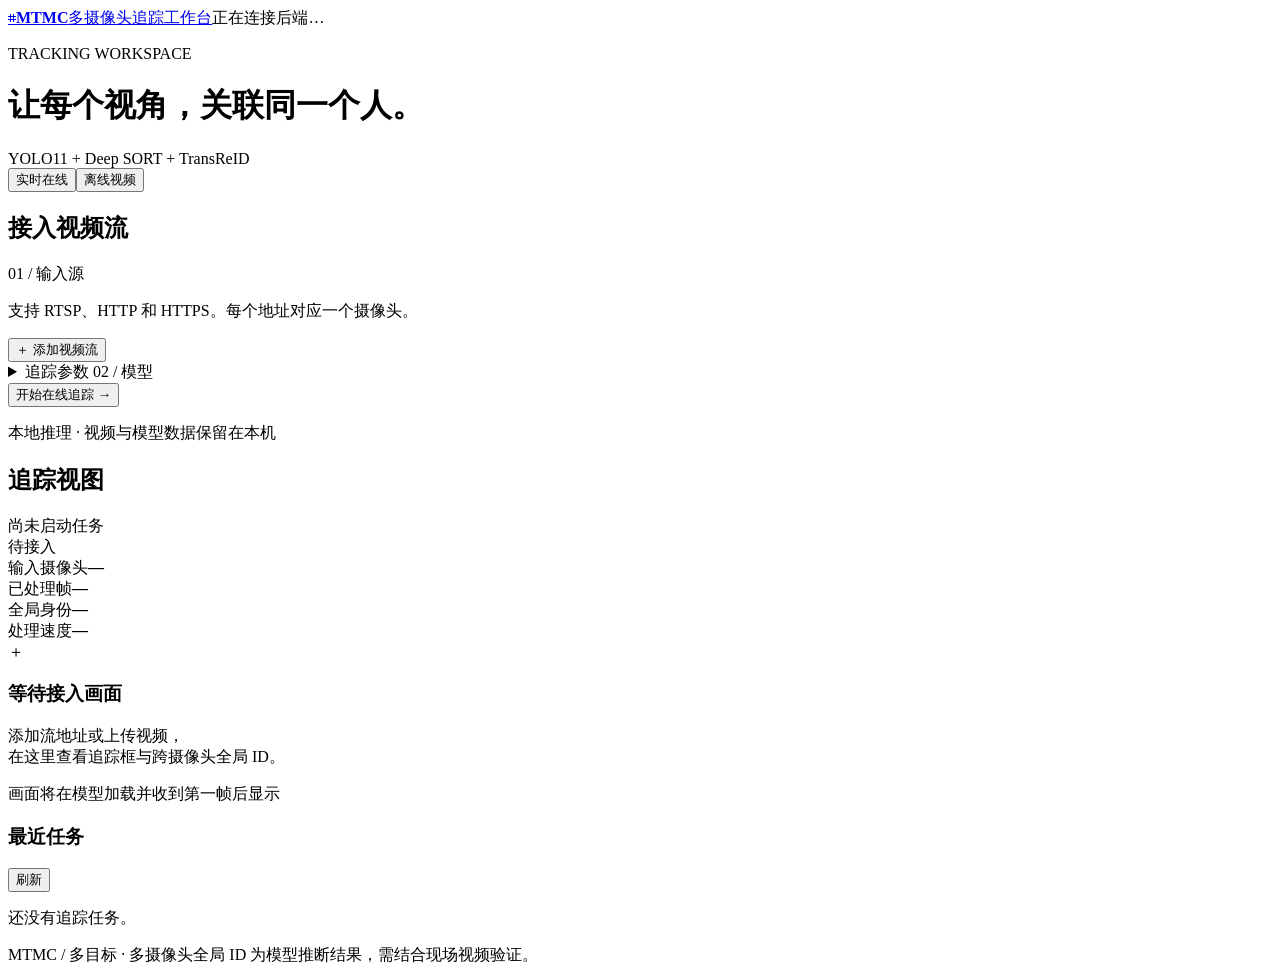
==== web/static/index.html @ a0816054 "feat: 导入多摄像头追踪项目与 Web 工作台" ====
<!doctype html>
<html lang="zh-CN">
<head>
  <meta charset="UTF-8"><meta name="viewport" content="width=device-width,initial-scale=1">
  <title>MTMC · 多摄像头追踪工作台</title>
  <meta name="description" content="实时多路视频流追踪与离线视频跨摄像头身份关联。">
  <link rel="icon" type="image/svg+xml" href="data:image/svg+xml,%3Csvg xmlns='http://www.w3.org/2000/svg' viewBox='0 0 32 32'%3E%3Crect width='32' height='32' rx='7' fill='%230d1829'/%3E%3Cpath d='M6 13V6h7M19 6h7v7M26 19v7h-7M13 26H6v-7' fill='none' stroke='%2361dacb' stroke-width='3'/%3E%3C/svg%3E">
  <link rel="stylesheet" href="/static/style.css"><script src="/static/media.js" defer></script><script src="/static/app.js" defer></script>
</head>
<body>
<header class="topbar"><a class="brand" href="/" aria-label="MTMC 首页"><span class="brand-icon">⌗</span><strong>MTMC</strong><span class="brand-sub">多摄像头追踪工作台</span></a><span id="health" class="connection">正在连接后端…</span></header>
<main>
  <div class="page-heading"><div><p class="eyebrow">TRACKING WORKSPACE</p><h1>让每个视角，关联同一个人。</h1></div><span class="model-tag">YOLO11 + Deep SORT + TransReID</span></div>
  <div class="workspace">
    <aside class="configuration">
      <div class="tabs" role="tablist" aria-label="追踪模式"><button id="online-tab" role="tab" aria-selected="true" aria-controls="online-panel">实时在线</button><button id="offline-tab" role="tab" aria-selected="false" aria-controls="offline-panel">离线视频</button></div>
      <form id="job-form">
        <div class="form-heading"><h2 id="source-title">接入视频流</h2><span class="step">01 / 输入源</span></div>
        <section id="online-panel" role="tabpanel" aria-labelledby="online-tab"><p class="muted">支持 RTSP、HTTP 和 HTTPS。每个地址对应一个摄像头。</p><div id="streams"></div><button id="add-stream" class="secondary full" type="button">＋ 添加视频流</button></section>
        <section id="offline-panel" role="tabpanel" aria-labelledby="offline-tab" hidden><p class="muted">一次选择多个视频，也可继续添加。每个文件视为一个摄像头。</p><label class="upload-zone" id="dropzone"><span class="upload-symbol">↥</span><strong>选择或拖入视频文件</strong><span>MP4 · AVI · MOV · MKV · WEBM · M4V</span><input id="files" type="file" accept=".mp4,.avi,.mov,.mkv,.webm,.m4v" multiple></label><div id="file-list"></div></section>
        <details class="parameters"><summary>追踪参数 <span>02 / 模型</span></summary><div class="field"><label for="confidence">检测置信度</label><input id="confidence" type="number" min="0.05" max="1" step="0.05" value="0.35"></div><div class="field"><label for="threshold">跨镜匹配阈值</label><input id="threshold" type="number" min="0.01" max="1" step="0.01" value="0.3"></div><p class="muted">余弦距离阈值越小，身份合并越保守。</p><div class="field"><label for="batch-size">特征提取批大小</label><select id="batch-size"><option>1</option><option>2</option><option selected>4</option><option>8</option><option>16</option></select></div><div class="field"><label for="min-frames">离线身份融合最少特征帧</label><input id="min-frames" type="number" min="1" max="64" value="10"></div></details>
        <div id="form-error" class="error" role="alert" hidden></div><button class="primary full" id="start" type="submit">开始在线追踪 <span>→</span></button><p class="local-note">本地推理 · 视频与模型数据保留在本机</p>
      </form>
    </aside>
    <section class="results" aria-label="追踪结果">
      <div class="result-toolbar"><div><h2>追踪视图</h2><span class="muted" id="task-label">尚未启动任务</span></div><div class="toolbar-actions"><span id="task-status" class="badge">待接入</span><button id="stop" class="danger" hidden>停止任务</button></div></div>
      <div class="metrics"><div><span>输入摄像头</span><strong id="metric-cameras">—</strong></div><div><span>已处理帧</span><strong id="metric-frames">—</strong></div><div><span>全局身份</span><strong id="metric-identities">—</strong></div><div><span>处理速度</span><strong id="metric-fps">—</strong></div></div>
      <div id="progress-area" hidden><div class="progress-copy"><span id="progress-message">准备中</span><span id="progress-percent"></span></div><progress id="progress" max="100" value="0"></progress></div>
      <div id="task-error" class="error" role="alert" hidden></div>
      <div id="empty-view" class="empty-view"><div class="viewfinder"><span>＋</span></div><h3>等待接入画面</h3><p>添加流地址或上传视频，<br>在这里查看追踪框与跨摄像头全局 ID。</p><span class="empty-foot">画面将在模型加载并收到第一帧后显示</span></div>
      <div id="camera-grid" class="camera-grid"></div>
      <section id="downloads" hidden><div class="section-heading"><h3>结果文件</h3><span class="muted">标注视频与身份映射</span></div><div id="artifact-list"></div></section>
      <section class="history"><div class="section-heading"><h3>最近任务</h3><button id="refresh" class="text-button">刷新</button></div><div id="job-list"><p class="muted">还没有追踪任务。</p></div></section>
    </section>
  </div>
  <footer><span>MTMC / 多目标 · 多摄像头</span><span>全局 ID 为模型推断结果，需结合现场视频验证。</span></footer>
</main>
</body></html>
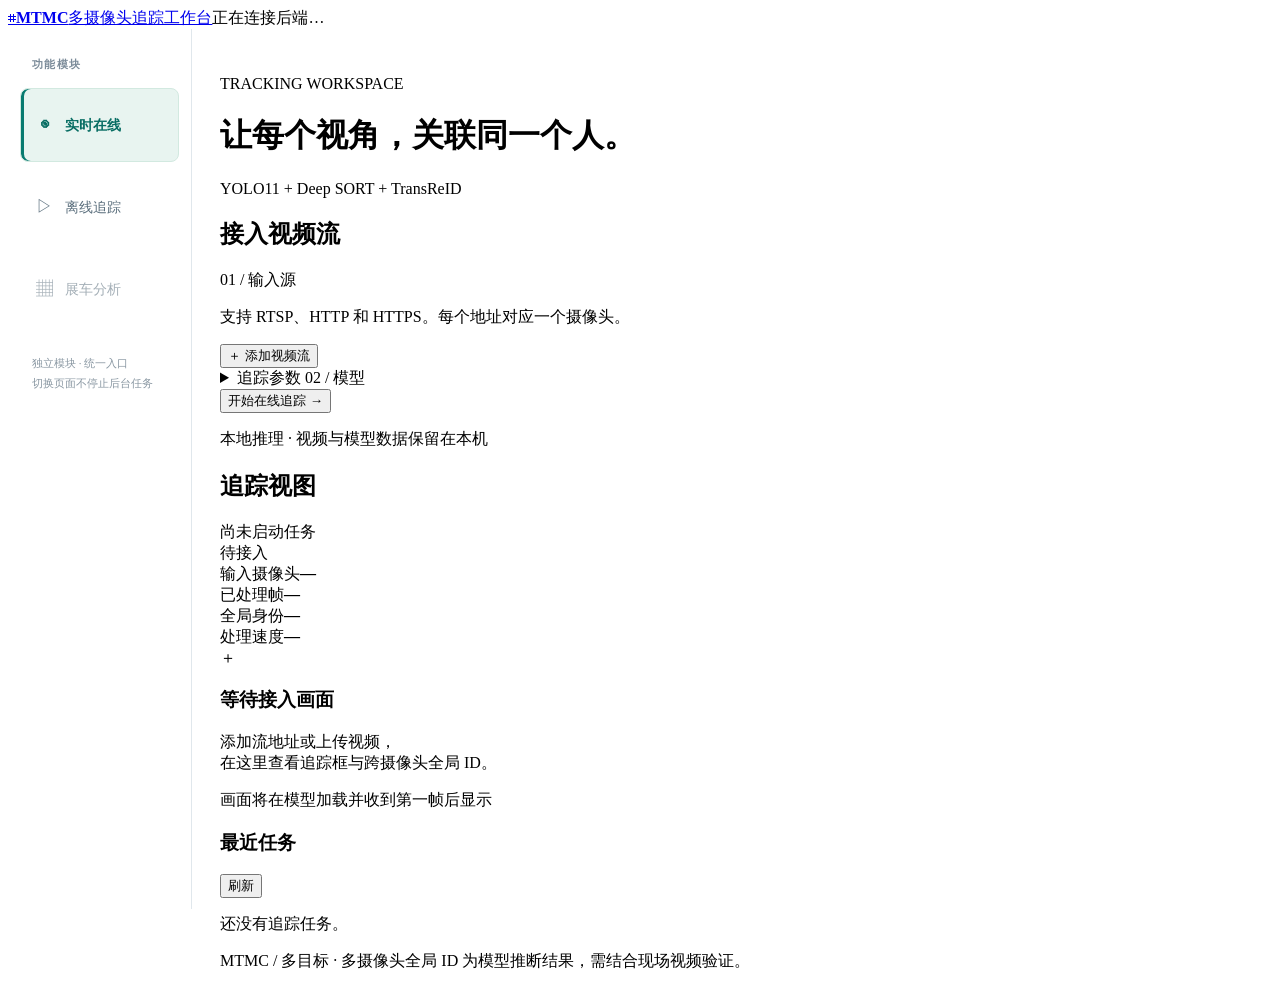
==== commit 718d9352: "feat: 新增独立展车分析模块与追踪事件接口" ====
--- a/web/static/index.html
+++ b/web/static/index.html
@@ -5,20 +5,29 @@
   <title>MTMC · 多摄像头追踪工作台</title>
   <meta name="description" content="实时多路视频流追踪与离线视频跨摄像头身份关联。">
   <link rel="icon" type="image/svg+xml" href="data:image/svg+xml,%3Csvg xmlns='http://www.w3.org/2000/svg' viewBox='0 0 32 32'%3E%3Crect width='32' height='32' rx='7' fill='%230d1829'/%3E%3Cpath d='M6 13V6h7M19 6h7v7M26 19v7h-7M13 26H6v-7' fill='none' stroke='%2361dacb' stroke-width='3'/%3E%3C/svg%3E">
-  <link rel="stylesheet" href="/static/style.css"><script src="/static/media.js" defer></script><script src="/static/app.js" defer></script>
+  <link rel="stylesheet" href="/static/style.css"><link rel="stylesheet" href="/ui/module-nav.css?v=1"><script src="/static/media.js" defer></script><script src="/static/app.js?v=module-nav-1" defer></script>
 </head>
 <body>
 <header class="topbar"><a class="brand" href="/" aria-label="MTMC 首页"><span class="brand-icon">⌗</span><strong>MTMC</strong><span class="brand-sub">多摄像头追踪工作台</span></a><span id="health" class="connection">正在连接后端…</span></header>
+<div class="app-shell">
+<aside class="module-sidebar">
+  <p class="module-heading">功能模块</p>
+  <nav class="module-nav" aria-label="系统模块">
+    <a id="online-tab" href="/?mode=online" aria-current="page"><span class="module-icon" aria-hidden="true">◉</span>实时在线</a>
+    <a id="offline-tab" href="/?mode=offline"><span class="module-icon" aria-hidden="true">▷</span>离线追踪</a>
+    <a id="showroom-link" aria-disabled="true" tabindex="0" title="请通过 --showroom-url 配置展车服务入口"><span class="module-icon" aria-hidden="true">▦</span>展车分析</a>
+  </nav>
+  <p class="module-note">独立模块 · 统一入口<br>切换页面不停止后台任务</p>
+</aside>
 <main>
   <div class="page-heading"><div><p class="eyebrow">TRACKING WORKSPACE</p><h1>让每个视角，关联同一个人。</h1></div><span class="model-tag">YOLO11 + Deep SORT + TransReID</span></div>
   <div class="workspace">
     <aside class="configuration">
-      <div class="tabs" role="tablist" aria-label="追踪模式"><button id="online-tab" role="tab" aria-selected="true" aria-controls="online-panel">实时在线</button><button id="offline-tab" role="tab" aria-selected="false" aria-controls="offline-panel">离线视频</button></div>
       <form id="job-form">
         <div class="form-heading"><h2 id="source-title">接入视频流</h2><span class="step">01 / 输入源</span></div>
-        <section id="online-panel" role="tabpanel" aria-labelledby="online-tab"><p class="muted">支持 RTSP、HTTP 和 HTTPS。每个地址对应一个摄像头。</p><div id="streams"></div><button id="add-stream" class="secondary full" type="button">＋ 添加视频流</button></section>
-        <section id="offline-panel" role="tabpanel" aria-labelledby="offline-tab" hidden><p class="muted">一次选择多个视频，也可继续添加。每个文件视为一个摄像头。</p><label class="upload-zone" id="dropzone"><span class="upload-symbol">↥</span><strong>选择或拖入视频文件</strong><span>MP4 · AVI · MOV · MKV · WEBM · M4V</span><input id="files" type="file" accept=".mp4,.avi,.mov,.mkv,.webm,.m4v" multiple></label><div id="file-list"></div></section>
-        <details class="parameters"><summary>追踪参数 <span>02 / 模型</span></summary><div class="field"><label for="confidence">检测置信度</label><input id="confidence" type="number" min="0.05" max="1" step="0.05" value="0.35"></div><div class="field"><label for="threshold">跨镜匹配阈值</label><input id="threshold" type="number" min="0.01" max="1" step="0.01" value="0.3"></div><p class="muted">余弦距离阈值越小，身份合并越保守。</p><div class="field"><label for="batch-size">特征提取批大小</label><select id="batch-size"><option>1</option><option>2</option><option selected>4</option><option>8</option><option>16</option></select></div><div class="field"><label for="min-frames">离线身份融合最少特征帧</label><input id="min-frames" type="number" min="1" max="64" value="10"></div></details>
+        <section id="online-panel" aria-labelledby="online-tab"><p class="muted">支持 RTSP、HTTP 和 HTTPS。每个地址对应一个摄像头。</p><div id="streams"></div><button id="add-stream" class="secondary full" type="button">＋ 添加视频流</button></section>
+        <section id="offline-panel" aria-labelledby="offline-tab" hidden><p class="muted">一次选择多个视频，也可继续添加。每个文件视为一个摄像头。</p><label class="upload-zone" id="dropzone"><span class="upload-symbol">↥</span><strong>选择或拖入视频文件</strong><span>MP4 · AVI · MOV · MKV · WEBM · M4V</span><input id="files" type="file" accept=".mp4,.avi,.mov,.mkv,.webm,.m4v" multiple></label><div id="file-list"></div></section>
+        <details class="parameters"><summary>追踪参数 <span>02 / 模型</span></summary><div class="field"><label for="confidence">检测置信度</label><input id="confidence" type="number" min="0.05" max="1" step="0.05" value="0.35"></div><div class="field"><label for="threshold">跨镜匹配阈值</label><input id="threshold" type="number" min="0.01" max="1" step="0.01" value="0.3"></div><p class="muted">余弦距离阈值越小，身份合并越保守。</p><div class="field"><label for="batch-size">特征提取批大小</label><select id="batch-size"><option>1</option><option>2</option><option selected>4</option><option>8</option><option>16</option></select></div><div class="field"><label for="min-frames">离线身份融合最少特征帧</label><input id="min-frames" type="number" min="1" max="64" value="10"></div><div id="offline-concurrency" hidden><div class="field"><label for="offline-workers">离线并行路数</label><select id="offline-workers"><option value="1">1 路（低内存）</option><option value="2" selected>2 路（默认）</option><option value="3">3 路</option><option value="4">4 路</option></select></div><p class="muted">每路使用独立模型；超出路数的文件排队。并行路数越高，内存和显存占用越高。</p></div></details>
         <div id="form-error" class="error" role="alert" hidden></div><button class="primary full" id="start" type="submit">开始在线追踪 <span>→</span></button><p class="local-note">本地推理 · 视频与模型数据保留在本机</p>
       </form>
     </aside>
@@ -35,4 +44,5 @@
   </div>
   <footer><span>MTMC / 多目标 · 多摄像头</span><span>全局 ID 为模型推断结果，需结合现场视频验证。</span></footer>
 </main>
+</div>
 </body></html>
--- a/ui/module-nav.css
+++ b/ui/module-nav.css
@@ -0,0 +1,85 @@
+/* Shared presentation only: tracking and showroom keep separate services/state. */
+.app-shell {
+  display: grid;
+  grid-template-columns: 184px minmax(0, 1fr);
+  min-height: calc(100vh - 76px);
+}
+.app-shell > main {
+  width: 100%;
+  min-width: 0;
+  margin: 0 auto;
+  padding: 30px 28px 20px;
+}
+.module-sidebar {
+  position: sticky;
+  top: 0;
+  align-self: start;
+  min-height: calc(100vh - 76px);
+  padding: 28px 12px;
+  background: #fff;
+  border-right: 1px solid #e0e7ec;
+}
+.module-heading {
+  margin: 0 12px 16px;
+  color: #7b8b99;
+  font-size: 11px;
+  font-weight: 600;
+  letter-spacing: .12em;
+}
+.module-nav {
+  display: flex;
+  flex-direction: column;
+  gap: 8px;
+}
+.module-nav a {
+  display: flex;
+  align-items: center;
+  gap: 12px;
+  min-height: 48px;
+  padding: 12px 14px;
+  border: 1px solid transparent;
+  border-radius: 8px;
+  color: #5b6f7d;
+  text-decoration: none;
+  font-size: 14px;
+  line-height: 1.5;
+  white-space: nowrap;
+}
+.module-nav a:hover { background: #f2f6f7; }
+.module-nav a[aria-current="page"] {
+  color: #076d63;
+  background: #e8f4f0;
+  border-color: #d2e9e0;
+  box-shadow: inset 3px 0 #087b70;
+  font-weight: 650;
+}
+.module-nav a[aria-disabled="true"] { opacity: .55; cursor: not-allowed; }
+.module-nav a:focus-visible { outline: 3px solid #72bfae; outline-offset: 2px; }
+.module-icon { width: 18px; text-align: center; font-size: 17px; }
+.module-note { margin: 28px 12px 0; font-size: 11px; line-height: 1.8; color: #8997a2; }
+.app-shell .workspace { grid-template-columns: 310px minmax(0, 1fr); gap: 20px; }
+@media (max-width: 1200px) {
+  .app-shell > main { padding: 26px 20px; }
+  .app-shell .model-tag { display: none; }
+}
+@media (max-width: 1050px) {
+  .app-shell { grid-template-columns: 156px minmax(0, 1fr); }
+  .module-sidebar { padding: 24px 9px; }
+  .module-nav a { padding: 12px 10px; gap: 9px; }
+  .app-shell .workspace, .app-shell .two-columns { grid-template-columns: minmax(0, 1fr); }
+}
+@media (max-width: 600px) {
+  .app-shell { grid-template-columns: 104px minmax(0, 1fr); }
+  .app-shell > main { padding: 20px 12px; }
+  .module-sidebar { padding: 24px 7px; }
+  .module-heading { margin: 0 7px 14px; font-size: 10px; }
+  .module-nav a { justify-content: center; padding: 12px 5px; font-size: 13px; }
+  .module-icon, .module-note { display: none; }
+  .app-shell .heading, .app-shell .section-title, .app-shell .result-toolbar { flex-wrap: wrap; }
+  .app-shell .storebar label { flex-wrap: wrap; width: 100%; }
+  .app-shell .storebar select { min-width: 0; width: 100%; }
+  .app-shell .metrics { grid-template-columns: repeat(2, minmax(0, 1fr)); }
+  .app-shell .tabs { gap: 14px; flex-wrap: wrap; }
+  .app-shell .panel { padding: 14px; }
+  .app-shell .fields label { min-width: 0; flex-basis: 100%; }
+}
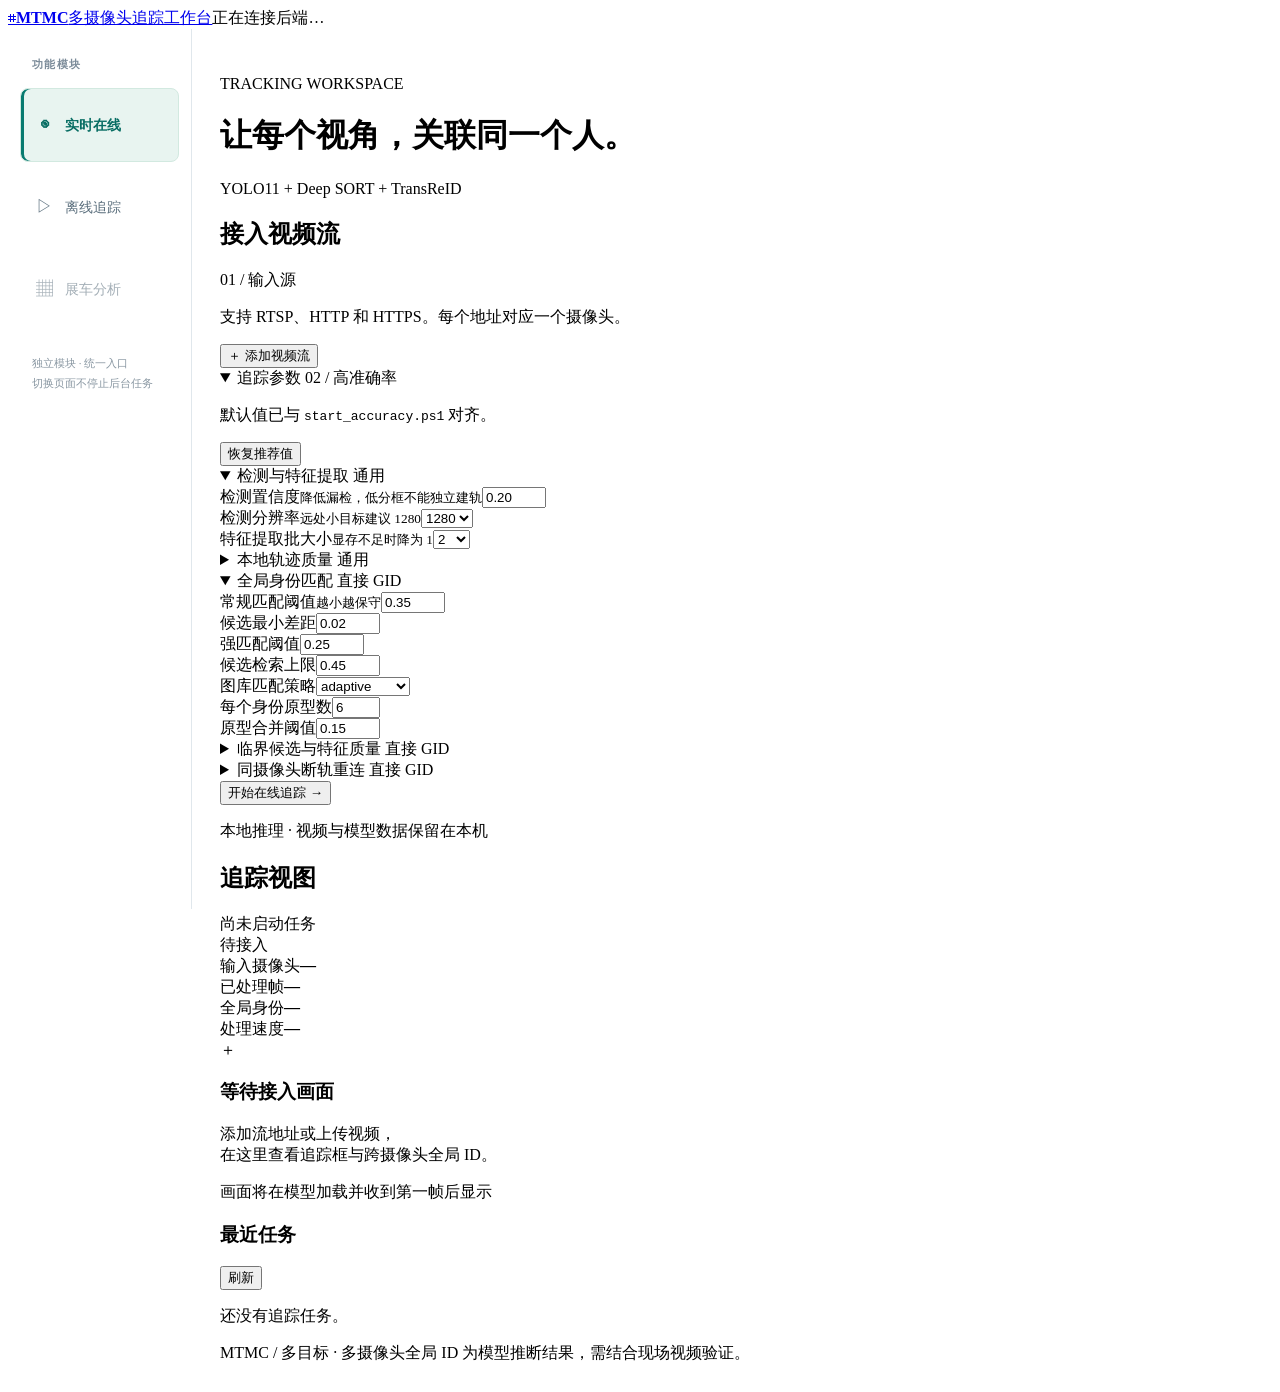
==== commit 2d42da05: "feat: 对齐 Web 与终端高准确率追踪链路 - Web 离线直接 GID 改用与 start_accuracy.ps1 一致的 OpenCV queue=2 和采集时间轴 - 复用完整 Glob" ====
--- a/web/static/index.html
+++ b/web/static/index.html
@@ -5,7 +5,7 @@
   <title>MTMC · 多摄像头追踪工作台</title>
   <meta name="description" content="实时多路视频流追踪与离线视频跨摄像头身份关联。">
   <link rel="icon" type="image/svg+xml" href="data:image/svg+xml,%3Csvg xmlns='http://www.w3.org/2000/svg' viewBox='0 0 32 32'%3E%3Crect width='32' height='32' rx='7' fill='%230d1829'/%3E%3Cpath d='M6 13V6h7M19 6h7v7M26 19v7h-7M13 26H6v-7' fill='none' stroke='%2361dacb' stroke-width='3'/%3E%3C/svg%3E">
-  <link rel="stylesheet" href="/static/style.css"><link rel="stylesheet" href="/ui/module-nav.css?v=1"><script src="/static/media.js" defer></script><script src="/static/app.js?v=module-nav-1" defer></script>
+  <link rel="stylesheet" href="/static/style.css?v=accuracy-5"><link rel="stylesheet" href="/ui/module-nav.css?v=1"><script src="/static/media.js" defer></script><script src="/static/app.js?v=accuracy-5" defer></script>
 </head>
 <body>
 <header class="topbar"><a class="brand" href="/" aria-label="MTMC 首页"><span class="brand-icon">⌗</span><strong>MTMC</strong><span class="brand-sub">多摄像头追踪工作台</span></a><span id="health" class="connection">正在连接后端…</span></header>
@@ -27,7 +27,72 @@
         <div class="form-heading"><h2 id="source-title">接入视频流</h2><span class="step">01 / 输入源</span></div>
         <section id="online-panel" aria-labelledby="online-tab"><p class="muted">支持 RTSP、HTTP 和 HTTPS。每个地址对应一个摄像头。</p><div id="streams"></div><button id="add-stream" class="secondary full" type="button">＋ 添加视频流</button></section>
         <section id="offline-panel" aria-labelledby="offline-tab" hidden><p class="muted">一次选择多个视频，也可继续添加。每个文件视为一个摄像头。</p><label class="upload-zone" id="dropzone"><span class="upload-symbol">↥</span><strong>选择或拖入视频文件</strong><span>MP4 · AVI · MOV · MKV · WEBM · M4V</span><input id="files" type="file" accept=".mp4,.avi,.mov,.mkv,.webm,.m4v" multiple></label><div id="file-list"></div></section>
-        <details class="parameters"><summary>追踪参数 <span>02 / 模型</span></summary><div class="field"><label for="confidence">检测置信度</label><input id="confidence" type="number" min="0.05" max="1" step="0.05" value="0.35"></div><div class="field"><label for="threshold">跨镜匹配阈值</label><input id="threshold" type="number" min="0.01" max="1" step="0.01" value="0.3"></div><p class="muted">余弦距离阈值越小，身份合并越保守。</p><div class="field"><label for="batch-size">特征提取批大小</label><select id="batch-size"><option>1</option><option>2</option><option selected>4</option><option>8</option><option>16</option></select></div><div class="field"><label for="min-frames">离线身份融合最少特征帧</label><input id="min-frames" type="number" min="1" max="64" value="10"></div><div id="offline-concurrency" hidden><div class="field"><label for="offline-workers">离线并行路数</label><select id="offline-workers"><option value="1">1 路（低内存）</option><option value="2" selected>2 路（默认）</option><option value="3">3 路</option><option value="4">4 路</option></select></div><p class="muted">每路使用独立模型；超出路数的文件排队。并行路数越高，内存和显存占用越高。</p></div></details>
+        <details class="parameters" open>
+          <summary>追踪参数 <span>02 / 高准确率</span></summary>
+          <div class="parameter-toolbar"><p>默认值已与 <code>start_accuracy.ps1</code> 对齐。</p><button id="accuracy-preset" class="text-button" type="button">恢复推荐值</button></div>
+
+          <details class="parameter-group" open>
+            <summary>检测与特征提取 <span>通用</span></summary>
+            <div class="field"><label for="confidence">检测置信度<small>降低漏检，低分框不能独立建轨</small></label><input id="confidence" data-option="confidence" type="number" min="0.05" max="1" step="0.05" value="0.20"></div>
+            <div class="field"><label for="detector-imgsz">检测分辨率<small>远处小目标建议 1280</small></label><select id="detector-imgsz" data-option="detector_imgsz" data-type="int"><option>640</option><option>960</option><option selected>1280</option><option>1536</option></select></div>
+            <div class="field"><label for="batch-size">特征提取批大小<small>显存不足时降为 1</small></label><select id="batch-size" data-option="batch_size" data-type="int"><option>1</option><option selected>2</option><option>4</option><option>8</option><option>16</option></select></div>
+          </details>
+
+          <details class="parameter-group">
+            <summary>本地轨迹质量 <span>通用</span></summary>
+            <div class="field"><label for="deep-sort-distance">Deep SORT 外观距离</label><input id="deep-sort-distance" data-option="deep_sort_max_cosine_distance" type="number" min="0.01" max="2" step="0.01" value="0.20"></div>
+            <div class="field"><label for="tracker-max-age">轨迹最大丢失帧数</label><input id="tracker-max-age" data-option="tracker_max_age" data-type="int" type="number" min="1" max="600" step="1" value="30"></div>
+            <div class="field"><label for="nms-overlap">NMS 最大重叠</label><input id="nms-overlap" data-option="nms_max_overlap" type="number" min="0" max="1" step="0.01" value="0.35"></div>
+            <div class="field"><label for="new-track-confidence">新轨迹最低置信度</label><input id="new-track-confidence" data-option="tracker_new_track_min_confidence" type="number" min="0" max="1" step="0.05" value="0.25"></div>
+            <div class="field"><label for="duplicate-containment">重复框包含比例</label><input id="duplicate-containment" data-option="track_duplicate_containment" type="number" min="0" max="1" step="0.01" value="0.85"></div>
+            <div class="field"><label for="duplicate-distance">重复框外观距离</label><input id="duplicate-distance" data-option="track_duplicate_max_cosine_distance" type="number" min="0" max="2" step="0.01" value="0.15"></div>
+          </details>
+
+          <details class="parameter-group" open>
+            <summary>全局身份匹配 <span>直接 GID</span></summary>
+            <div class="field"><label for="threshold">常规匹配阈值<small>越小越保守</small></label><input id="threshold" data-option="reid_threshold" type="number" min="0.01" max="1" step="0.01" value="0.35"></div>
+            <div class="field"><label for="global-margin">候选最小差距</label><input id="global-margin" data-option="global_reid_margin" type="number" min="0" max="1" step="0.01" value="0.02"></div>
+            <div class="field streaming-only"><label for="strong-threshold">强匹配阈值</label><input id="strong-threshold" data-option="global_reid_strong_threshold" type="number" min="0.01" max="1" step="0.01" value="0.25"></div>
+            <div class="field streaming-only"><label for="candidate-threshold">候选检索上限</label><input id="candidate-threshold" data-option="global_candidate_threshold" type="number" min="0.01" max="2" step="0.01" value="0.45"></div>
+            <div class="field streaming-only"><label for="gallery-match">图库匹配策略</label><select id="gallery-match" data-option="global_gallery_match" data-type="string"><option>topk</option><option>centroid</option><option>hybrid</option><option selected>adaptive</option><option>bidirectional</option></select></div>
+            <div class="field streaming-only"><label for="prototype-count">每个身份原型数</label><input id="prototype-count" data-option="global_prototype_count" data-type="int" type="number" min="0" max="64" step="1" value="6"></div>
+            <div class="field streaming-only"><label for="prototype-merge">原型合并阈值</label><input id="prototype-merge" data-option="global_prototype_merge_threshold" type="number" min="0" max="2" step="0.01" value="0.15"></div>
+          </details>
+
+          <details class="parameter-group streaming-only">
+            <summary>临界候选与特征质量 <span>直接 GID</span></summary>
+            <div class="field"><label for="borderline-frames">临界确认帧数</label><input id="borderline-frames" data-option="global_borderline_confirm_frames" data-type="int" type="number" min="1" max="300" step="1" value="15"></div>
+            <div class="field"><label for="borderline-ratio">临界支持比例</label><input id="borderline-ratio" data-option="global_borderline_confirm_ratio" type="number" min="0.01" max="1" step="0.01" value="0.80"></div>
+            <div class="field"><label for="borderline-threshold">临界确认阈值</label><input id="borderline-threshold" data-option="global_borderline_confirm_threshold" type="number" min="0.01" max="2" step="0.01" value="0.35"></div>
+            <div class="field"><label for="feature-confidence">入库最低置信度</label><input id="feature-confidence" data-option="global_feature_min_confidence" type="number" min="0" max="1" step="0.05" value="0.60"></div>
+            <div class="field"><label for="feature-box-height">入库最小框高</label><input id="feature-box-height" data-option="global_feature_min_box_height" data-type="int" type="number" min="1" max="4096" step="1" value="96"></div>
+            <div class="field"><label for="feature-occlusion">最大遮挡比例</label><input id="feature-occlusion" data-option="global_feature_max_occlusion" type="number" min="0" max="1" step="0.05" value="0.20"></div>
+            <div class="field"><label for="feature-update-distance">图库更新距离上限</label><input id="feature-update-distance" data-option="global_feature_update_max_distance" type="number" min="0.01" max="2" step="0.01" value="0.35"></div>
+          </details>
+
+          <details class="parameter-group streaming-only">
+            <summary>同摄像头断轨重连 <span>直接 GID</span></summary>
+            <div class="field"><label for="reconnect-enabled">启用重连</label><select id="reconnect-enabled" data-option="same_camera_reconnect" data-type="bool"><option value="true" selected>启用</option><option value="false">关闭</option></select></div>
+            <div class="field"><label for="reconnect-timeout">身份保留秒数</label><input id="reconnect-timeout" data-option="same_camera_reconnect_timeout" type="number" min="0" max="86400" step="1" value="1800"></div>
+            <div class="field"><label for="reconnect-distance">位置移动比例上限</label><input id="reconnect-distance" data-option="same_camera_reconnect_distance" type="number" min="0" max="10" step="0.05" value="1.00"></div>
+            <div class="field"><label for="reconnect-reid">重连外观阈值</label><input id="reconnect-reid" data-option="same_camera_reconnect_reid_threshold" type="number" min="0.01" max="2" step="0.01" value="0.50"></div>
+            <div class="field"><label for="reconnect-margin">重连候选差距</label><input id="reconnect-margin" data-option="same_camera_reconnect_reid_margin" type="number" min="0" max="1" step="0.01" value="0.05"></div>
+            <div class="field"><label for="reconnect-frames">重连确认帧数</label><input id="reconnect-frames" data-option="same_camera_reconnect_confirm_frames" data-type="int" type="number" min="1" max="300" step="1" value="10"></div>
+            <div class="field"><label for="reconnect-ratio">重连支持比例</label><input id="reconnect-ratio" data-option="same_camera_reconnect_confirm_ratio" type="number" min="0.01" max="1" step="0.01" value="0.80"></div>
+            <div class="field"><label for="reconnect-confirm-threshold">重连确认阈值</label><input id="reconnect-confirm-threshold" data-option="same_camera_reconnect_confirm_threshold" type="number" min="0.01" max="2" step="0.01" value="0.50"></div>
+            <div class="field"><label for="conflict-continuity">同镜冲突连续性（秒）</label><input id="conflict-continuity" data-option="same_camera_conflict_continuity" type="number" min="0" max="300" step="0.5" value="5.0"></div>
+          </details>
+
+          <details id="offline-concurrency" class="parameter-group offline-only" data-mode="offline" hidden>
+            <summary>离线融合与性能 <span>离线</span></summary>
+            <div class="field"><label for="offline-identity-mode">GID 生成方式<small>推荐直接使用终端匹配链路</small></label><select id="offline-identity-mode" data-option="offline_identity_mode" data-type="string"><option value="streaming" selected>直接 GID（推荐）</option><option value="posthoc">两阶段融合（旧版）</option></select></div>
+            <p id="offline-mode-help" class="muted">使用与 start_accuracy.ps1 相同的 queue=2、采集时间轴和 GlobalIDManager，预览与输出直接显示 GID。</p>
+            <div class="field posthoc-only" hidden><label for="min-frames">身份融合最少特征帧</label><input id="min-frames" data-option="min_reid_frames" data-type="int" type="number" min="1" max="64" value="10"></div>
+            <div class="field posthoc-only" hidden><label for="offline-gallery-size">代表特征图库容量</label><input id="offline-gallery-size" data-option="offline_gallery_size" data-type="int" type="number" min="1" max="256" value="32"></div>
+            <div class="field posthoc-only" hidden><label for="offline-gallery-match">图库匹配策略</label><select id="offline-gallery-match" data-option="offline_gallery_match" data-type="string"><option>pairwise</option><option selected>bidirectional</option></select></div>
+            <div class="field posthoc-only" hidden><label for="offline-workers">离线并行路数</label><select id="offline-workers" data-option="offline_workers" data-type="int"><option value="1">1 路（低显存）</option><option value="2" selected>2 路（推荐）</option><option value="3">3 路</option><option value="4">4 路</option></select></div>
+          </details>
+        </details>
         <div id="form-error" class="error" role="alert" hidden></div><button class="primary full" id="start" type="submit">开始在线追踪 <span>→</span></button><p class="local-note">本地推理 · 视频与模型数据保留在本机</p>
       </form>
     </aside>
